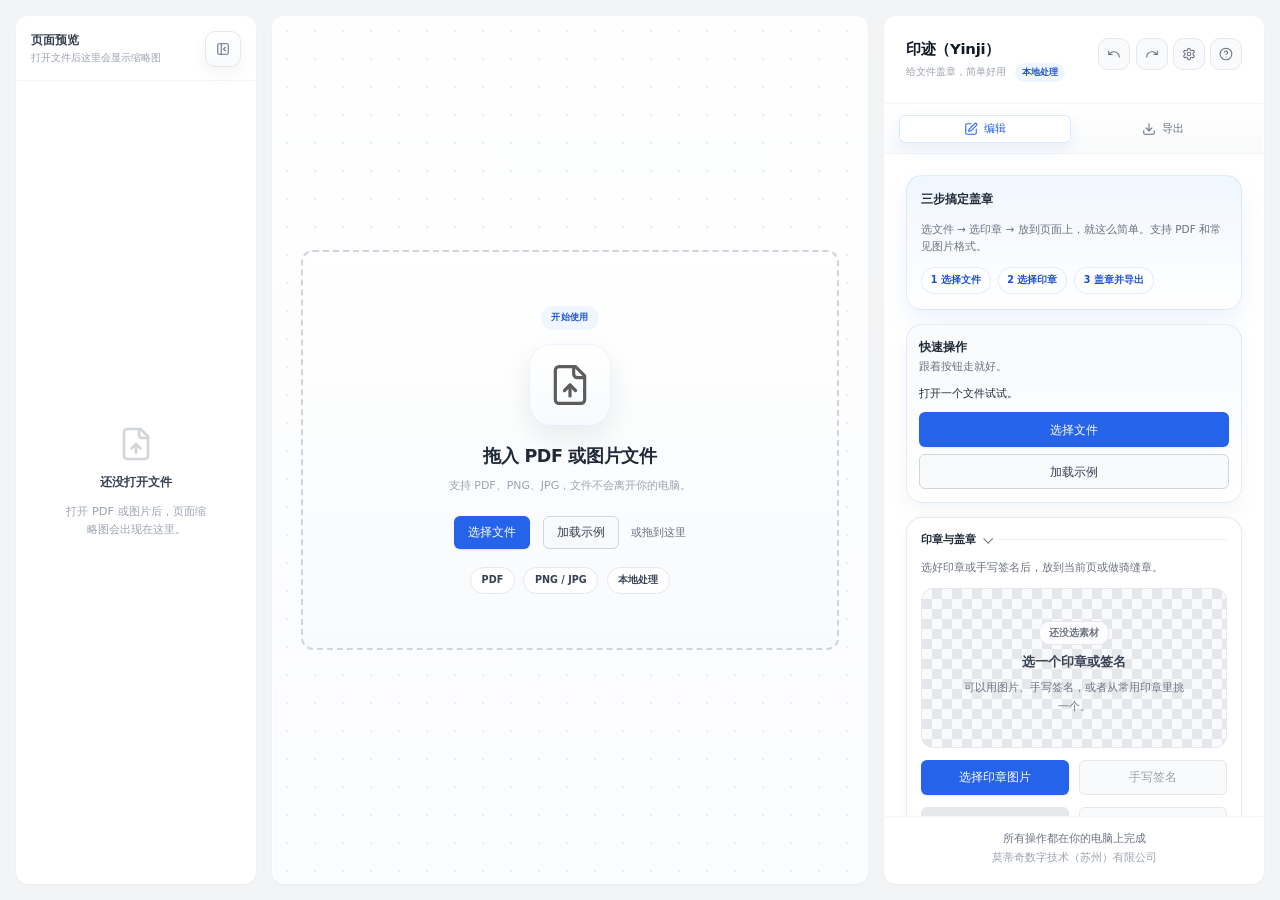
==== index.html @ 9c2e5f3f "Merge scan effect onto audit hardening baseline" ====
<!DOCTYPE html>
<html lang="zh-CN">
  <head>
    <meta charset="UTF-8" />
    <link rel="icon" type="image/svg+xml" href="public/favicon.svg" />
    <meta name="viewport" content="width=device-width, initial-scale=1.0" />
    <meta
      http-equiv="Content-Security-Policy"
      content="default-src 'self'; script-src 'self' 'unsafe-inline'; style-src 'self' 'unsafe-inline'; img-src 'self' data: blob:; font-src 'self' data:; connect-src 'self'; base-uri 'self'; form-action 'self'; object-src 'none'; frame-ancestors 'none'"
    />
    <title>印迹（Yinji）- 本地文件印章工具</title>
    <meta
      name="description"
      content="印迹（Yinji）- 本地文件印章工具，支持 PDF、PNG、JPG 盖章，支持普通印章、骑缝章和批量处理，所有操作均在本地完成。"
    />
    <meta
      name="keywords"
      content="印迹,Yinji,PDF印章,图片盖章,电子印章,骑缝章,本地工具,PDF处理,批量处理"
    />
    <link rel="stylesheet" href="src/style.css">
  </head>
  <body>
    <div id="app" class="sidebar-visible no-pdf-loaded">
      <aside class="sidebar" id="sidebar">
        <div class="sidebar-header">
          <div class="sidebar-heading">
            <h2 class="sidebar-title">页面预览</h2>
            <p class="sidebar-subtitle">打开文件后这里会显示缩略图</p>
          </div>
          <div class="sidebar-header-actions">
            <button id="batch-mode-btn" class="btn btn-sm btn-secondary batch-mode-btn" title="一次选择多页">选多页</button>
            <button id="sidebar-toggle" class="sidebar-toggle-btn" title="收起页面预览" aria-label="收起页面预览">
              <i data-lucide="panel-left-close" class="sidebar-toggle-icon" aria-hidden="true"></i>
            </button>
          </div>
        </div>
        <!-- 批量操作工具栏 -->
        <div class="batch-toolbar" id="batch-toolbar" style="display:none;">
          <div class="batch-info">
            <span id="selected-pages-list"></span>
            <span class="batch-count">已选 <span id="selected-count">0</span> 页</span>
          </div>
          <div class="batch-actions">
            <button class="btn btn-sm btn-secondary" id="select-all-pages-btn">全选</button>
            <button class="btn btn-sm btn-secondary" id="clear-selection-btn">清除选择</button>
            <button class="btn btn-sm btn-primary" id="batch-add-seal-btn">多页盖章</button>
            <button class="btn btn-sm btn-danger" id="batch-delete-stamps-btn">多页删章</button>
          </div>
        </div>
        <div class="thumbnail-container" id="thumbnail-container">
          <div class="empty-state">
            <i data-lucide="file-up" class="empty-state-icon" aria-hidden="true"></i>
            <h3>还没打开文件</h3>
            <p>打开 PDF 或图片后，页面缩略图会出现在这里。</p>
          </div>
        </div>
        <div class="sidebar-collapsed-panel" aria-hidden="true">
          <div class="collapsed-sidebar-pill">
            <span class="collapsed-sidebar-label">预览</span>
            <i data-lucide="file-text" class="collapsed-sidebar-icon" aria-hidden="true"></i>
            <strong id="collapsed-sidebar-primary">空闲</strong>
            <span id="collapsed-sidebar-secondary">还没打开文件</span>
          </div>
        </div>
      </aside>

      <main class="main-content-wrapper">
        <div class="main-content" id="main-content">
          <div id="drop-zone" class="drop-zone">
            <div class="drop-zone-prompt">
              <div class="drop-zone-eyebrow">开始使用</div>
              <div class="drop-zone-illustration">
                <i data-lucide="file-up" class="drop-zone-icon" aria-hidden="true"></i>
              </div>
              <h2>拖入 PDF 或图片文件</h2>
              <p class="drop-zone-subtitle">支持 PDF、PNG、JPG，文件不会离开你的电脑。</p>
              <div class="drop-zone-actions">
                <button class="btn btn-primary" id="upload-pdf-btn-main">选择文件</button>
                <button class="btn btn-secondary" id="load-sample-pdf-btn" data-load-sample-pdf>加载示例</button>
                <span>或拖到这里</span>
              </div>
              <div class="drop-zone-features">
                <span class="feature-chip">PDF</span>
                <span class="feature-chip">PNG / JPG</span>
                <span class="feature-chip">本地处理</span>
              </div>
              <input type="file" id="pdfInput" accept=".pdf,image/png,image/jpeg,.png,.jpg,.jpeg" hidden />
            </div>
          </div>
        </div>
        <div class="main-content-footer">
          <div class="page-navigator">
            <span id="page-indicator">第 - / - 页</span>
            <select id="page-selector" class="page-selector" title="快速跳转页面"></select>
          </div>
          <div class="zoom-controls" title="Ctrl 或 Command 加滚轮，可按鼠标位置缩放预览">
            <label for="zoom-slider">缩放:</label>
            <input type="range" id="zoom-slider" min="0.5" max="2" value="1" step="0.1" list="zoom-markers">
            <span id="zoom-value">100% (Fit-Width)</span>
          </div>
        </div>
      </main>

      <datalist id="zoom-markers">
        <option value="1" label="100%"></option>
      </datalist>

      <aside class="toolbar" id="toolbar">
        <div class="toolbar-header">
          <div class="toolbar-brand">
            <h1>印迹（Yinji）</h1>
            <div class="toolbar-brand-meta">
              <p>给文件盖章，简单好用</p>
              <span class="product-badge">本地处理</span>
            </div>
          </div>
          <div class="header-actions">
            <button id="undoBtn" class="icon-btn" title="撤销 (Ctrl+Z)" aria-label="撤销" disabled><i data-lucide="undo"></i></button>
            <button id="redoBtn" class="icon-btn" title="重做 (Ctrl+Y)" aria-label="重做" disabled><i data-lucide="redo"></i></button>
            <button id="settingsBtn" class="icon-btn" title="设置"><i data-lucide="settings"></i></button>
            <button id="helpBtn" class="icon-btn" title="键盘快捷键"><i data-lucide="help-circle"></i></button>
          </div>
        </div>

        <!-- Tab Navigation -->
        <div class="tab-navigation">
          <button class="tab-btn active" data-tab="edit"><i data-lucide="edit"></i> 编辑</button>
          <button class="tab-btn" data-tab="export"><i data-lucide="download"></i> 导出</button>
        </div>

        <!-- Tab Content -->
        <div class="tab-content-wrapper">
          <!-- Tab 1: 编辑 -->
          <div class="tab-panel active" id="tab-edit">
            <div class="toolbar-context-card">
              <div class="toolbar-context-title">三步搞定盖章</div>
              <p class="toolbar-context-copy">选文件 → 选印章 → 放到页面上，就这么简单。支持 PDF 和常见图片格式。</p>
              <div class="toolbar-context-steps">
                <span class="context-step">1 选择文件</span>
                <span class="context-step">2 选择印章</span>
                <span class="context-step">3 盖章并导出</span>
              </div>
            </div>
            <div class="toolbar-status-card">
              <div class="toolbar-status-header">
                <strong id="edit-status-file">还没打开文件</strong>
                <span id="edit-status-page">第 - / - 页</span>
              </div>
              <p class="toolbar-status-note" id="edit-status-summary">打开一个文件试试。</p>
            </div>
            <div class="workflow-card">
              <div class="workflow-card-header">
                <div>
                  <div class="workflow-card-title">快速操作</div>
                  <p class="workflow-card-copy">跟着按钮走就好。</p>
                </div>
              </div>
              <p class="workflow-next-step" id="edit-next-step">打开一个文件试试。</p>
              <div class="workflow-actions">
                <button type="button" class="btn btn-primary" id="guide-primary-btn">选择文件</button>
                <button type="button" class="btn btn-secondary" id="guide-secondary-btn" hidden>加载示例</button>
              </div>
              <p class="workflow-last-action" id="edit-last-action">操作结果会显示在这里。</p>
            </div>
            <div class="tool-section" data-section-key="edit-seal-source" data-section-default="open">
              <h3>印章与盖章</h3>
              <p class="tool-section-note">选好印章或手写签名后，放到当前页或做骑缝章。</p>
              <div class="seal-preview-container" id="seal-preview-trigger" role="button" tabindex="0" aria-label="选择印章图片">
                <img id="seal-preview" src="" alt="印章预览" class="seal-preview-image hidden">
                <div id="seal-placeholder" class="seal-preview-placeholder">
                  <span class="seal-placeholder-badge">还没选素材</span>
                  <strong>选一个印章或签名</strong>
                  <p>可以用图片、手写签名，或者从常用印章里挑一个。</p>
                </div>
                <div class="seal-preview-overlay" id="seal-preview-overlay" hidden>
                  <span class="seal-preview-overlay-text">点击更换印章</span>
                  <button class="seal-preview-icon-btn" id="clear-seal-btn" type="button" title="清除当前素材" aria-label="清除当前素材">
                    <i data-lucide="trash-2" aria-hidden="true"></i>
                  </button>
                </div>
              </div>
              <div class="button-group button-grid-2 button-grid-readable">
                <button class="btn btn-primary" id="upload-seal-btn">选择印章图片</button>
                <button class="btn btn-secondary" id="quick-signature-btn">手写签名</button>
              </div>
              <div class="button-group button-grid-2">
                <button id="addSeal" class="btn btn-primary">盖到当前页</button>
                <button id="addStraddle" class="btn btn-secondary">盖骑缝章</button>
              </div>
              <input type="file" id="sealInput" accept="image/*" hidden />
            </div>
            <div class="tool-section" data-section-key="edit-appearance" data-section-default="closed">
              <h3>更多工具</h3>
              <p class="tool-section-note">不常用的功能收在这里。</p>
              <div class="button-group button-grid-2">
                <button class="btn btn-tertiary" id="remove-bg-btn" title="去除图片白色背景，使其透明">去掉白底</button>
                <button class="btn btn-tertiary" id="save-seal-btn">存为常用</button>
              </div>
              <div class="rotation-controls">
                <label for="brightness-slider">亮度:</label>
                <input type="range" id="brightness-slider" min="0" max="200" value="100" step="1">
                <span id="brightness-value">100%</span>
              </div>
              <div class="rotation-controls">
                <label for="rotation-slider">旋转:</label>
                <input type="range" id="rotation-slider" min="-180" max="180" value="0" step="1">
                <input type="number" id="rotation-input" min="-180" max="180" value="0" class="rotation-input-box">
                <span>°</span>
              </div>
              <div class="button-group button-grid-3">
                <button class="btn btn-secondary" id="copy-stamp-btn" title="复制选中 (Ctrl+C)">复制</button>
                <button class="btn btn-secondary" id="paste-stamp-btn" title="粘贴 (Ctrl+V)">粘贴</button>
                <button class="btn btn-secondary" id="lock-stamp-btn" title="锁定/解锁 (Ctrl+L)">锁定</button>
              </div>
              <div class="button-group precision-toggle-row">
                <button type="button" class="btn btn-secondary btn-sm precision-toggle-btn" id="toggle-precision-controls" hidden>微调位置</button>
              </div>
              <div class="precision-panel" id="precision-controls" hidden>
                <div class="precision-panel-header">
                  <div class="precision-panel-copy">
                    <strong>微调位置和大小</strong>
                    <p id="edit-selection-chip">点一下页面上的印章，就能调位置。</p>
                  </div>
                  <button class="btn btn-secondary btn-sm" id="guideline-toggle-btn" title="拖动印章时显示并吸附到对齐辅助线">辅助线：开</button>
                </div>
                <span id="edit-guideline-chip" hidden>对齐辅助线：已开启</span>
                <div class="coord-controls" id="precision-coordinate-fields" hidden>
                  <div class="coord-field">
                    <label for="coord-x">X</label>
                    <input type="number" id="coord-x" class="coord-input" step="1" min="0" placeholder="0">
                  </div>
                  <div class="coord-field">
                    <label for="coord-y">Y</label>
                    <input type="number" id="coord-y" class="coord-input" step="1" min="0" placeholder="0">
                  </div>
                </div>
              </div>
            </div>
            <div class="tool-section" data-section-key="edit-library" data-section-default="closed">
              <h3>印章库</h3>
              <p class="tool-section-note">常用印章存在这里，下次直接用。</p>
              <div class="tool-chip-row">
                <span class="tool-chip" id="seal-library-count-chip">已保存 0 个印章</span>
              </div>
              <div id="seal-library-container" class="seal-library-container"></div>
            </div>
          </div>

          <!-- Tab 2: 导出 -->
          <div class="tab-panel" id="tab-export">
            <div class="toolbar-context-card toolbar-context-card-export">
              <div class="toolbar-context-title">盖好章就能下载</div>
              <p class="toolbar-context-copy">一般在「编辑」盖好章后回来下载。需要同时处理多份 PDF 时，切到批量处理。</p>
            </div>
            <div class="toolbar-status-card">
              <div class="toolbar-status-header">
                <strong id="export-status-file">还没打开文件</strong>
                <span id="export-status-summary">第 - / - 页</span>
              </div>
              <p class="toolbar-status-note" id="export-status-note">去「编辑」盖好章，再来这里下载。</p>
            </div>
            <div class="workflow-card">
              <div class="workflow-card-header">
                <div>
                  <div class="workflow-card-title">下载文件</div>
                  <p class="workflow-card-copy">盖好章就能下载。</p>
                </div>
              </div>
              <p class="workflow-next-step" id="export-next-step">去「编辑」盖好章后回来就好。</p>
              <p class="workflow-last-action" id="export-last-action">操作结果会显示在这里。</p>
            </div>
            <div class="export-mode-switch" role="tablist" aria-label="导出方式">
              <button type="button" class="export-mode-btn active" id="export-mode-single-btn" data-export-mode="single" aria-selected="true">单份文件</button>
              <button type="button" class="export-mode-btn" id="export-mode-batch-btn" data-export-mode="batch" aria-selected="false">批量处理</button>
            </div>
            <div class="export-mode-panel" data-export-mode-panel="single">
              <div class="tool-section" data-pdf-dependent="true" data-section-key="export-current" data-section-default="open">
                <h3>下载整份文件</h3>
                <p class="tool-section-note">下载盖好章的文件。如果是图片来源，还能导出 PNG。</p>
                <div class="button-group button-grid-2">
                  <button id="exportPDF" class="btn btn-primary btn-export">下载 PDF</button>
                  <button id="exportImage" class="btn btn-secondary btn-export" hidden>下载 PNG 图片</button>
                </div>
              </div>
              <div class="tool-section" data-pdf-dependent="true" data-section-key="export-pages" data-section-default="closed">
                <h3>按页面下载</h3>
                <p class="tool-section-note">只需要几页时用这个。不选页面就下载全部。</p>
                <div class="button-group button-grid-compact">
                  <button class="btn btn-secondary" id="export-selected-btn" title="下载选中的页面">下载选中页</button>
                  <button class="btn btn-secondary" id="export-all-btn" title="下载全部页面">下载全部页</button>
                  <button class="btn btn-tertiary" id="export-split-btn" title="每页独立下载为单个文件">逐页下载</button>
                </div>
                <p id="export-hint" class="export-hint"></p>
              </div>
              <div class="tool-section" data-pdf-dependent="true" data-section-key="export-scan" data-section-default="closed">
                <h3>导出为扫描件</h3>
                <p class="tool-section-note">让文件看起来像打印后扫描的。会连印章一起处理。</p>
                <div class="scan-preset-row">
                  <button type="button" class="btn btn-sm btn-secondary" data-scan-preset="light">轻度做旧</button>
                  <button type="button" class="btn btn-sm btn-secondary" data-scan-preset="standard">标准扫描</button>
                  <button type="button" class="btn btn-sm btn-secondary" data-scan-preset="mono">黑白复印</button>
                </div>
                <label class="scan-toggle-row">
                  <input type="checkbox" id="scan-preview-toggle">
                  <span>实时预览当前页</span>
                </label>
                <p class="scan-hint">预览与导出同分辨率、同格式，所见即所得；分辨率调高时预览会变慢，调到最高档会自动暂停预览（导出不受影响）。</p>
                <p class="scan-hint" id="scan-preview-paused-hint" aria-live="polite" hidden>最高分辨率下预览已暂停，导出不受影响。</p>
                <div class="scan-field">
                  <label for="scan-noise">噪点</label>
                  <input type="range" id="scan-noise" min="0" max="1" step="0.01">
                  <span class="scan-value" id="scan-noise-value">0.25</span>
                </div>
                <div class="scan-field">
                  <label for="scan-rotate-var">歪斜抖动</label>
                  <input type="range" id="scan-rotate-var" min="0" max="10" step="0.1">
                  <span class="scan-value" id="scan-rotate-var-value">0.5</span>
                </div>
                <div class="scan-field">
                  <label for="scan-yellowish">泛黄</label>
                  <input type="range" id="scan-yellowish" min="0" max="2" step="0.01">
                  <span class="scan-value" id="scan-yellowish-value">0</span>
                </div>
                <div class="scan-field">
                  <label for="scan-contrast">对比度</label>
                  <input type="range" id="scan-contrast" min="0" max="2" step="0.01">
                  <span class="scan-value" id="scan-contrast-value">1</span>
                </div>
                <label class="scan-toggle-row">
                  <input type="checkbox" id="scan-border">
                  <span>加黑边框</span>
                </label>
                <details class="scan-more">
                  <summary>更多参数</summary>
                  <div class="scan-field">
                    <label for="scan-blur">模糊</label>
                    <input type="range" id="scan-blur" min="0" max="1" step="0.01">
                    <span class="scan-value" id="scan-blur-value">0.5</span>
                  </div>
                  <div class="scan-field">
                    <label for="scan-brightness">亮度</label>
                    <input type="range" id="scan-brightness" min="0" max="2" step="0.01">
                    <span class="scan-value" id="scan-brightness-value">1</span>
                  </div>
                  <div class="scan-field">
                    <label for="scan-rotate">歪斜基准</label>
                    <input type="range" id="scan-rotate" min="-10" max="10" step="0.1">
                    <span class="scan-value" id="scan-rotate-value">1</span>
                  </div>
                  <div class="scan-field">
                    <label for="scan-scale">分辨率</label>
                    <input type="range" id="scan-scale" min="1" max="3" step="0.5">
                    <span class="scan-value" id="scan-scale-value">144 DPI</span>
                  </div>
                  <label class="scan-toggle-row">
                    <input type="checkbox" id="scan-gray" checked>
                    <span>黑白(灰度)</span>
                  </label>
                </details>
                <details class="scan-more">
                  <summary>水印</summary>
                  <label class="scan-toggle-row">
                    <input type="checkbox" id="scan-watermark-enabled">
                    <span>加水印</span>
                  </label>
                  <div class="scan-field">
                    <label for="scan-watermark-text">文字</label>
                    <input type="text" id="scan-watermark-text" class="scan-text-input" placeholder="机密" maxlength="100">
                  </div>
                  <div class="scan-field">
                    <label for="scan-watermark-opacity">透明度</label>
                    <input type="range" id="scan-watermark-opacity" min="0" max="1" step="0.01">
                    <span class="scan-value" id="scan-watermark-opacity-value">0.25</span>
                  </div>
                  <div class="scan-field">
                    <label for="scan-watermark-size">字号</label>
                    <input type="range" id="scan-watermark-size" min="8" max="200" step="1">
                    <span class="scan-value" id="scan-watermark-size-value">48</span>
                  </div>
                  <label class="scan-toggle-row">
                    <input type="checkbox" id="scan-watermark-repeat" checked>
                    <span>平铺整页</span>
                  </label>
                </details>
                <details class="scan-more">
                  <summary>PDF 信息</summary>
                  <label class="scan-toggle-row">
                    <input type="checkbox" id="scan-meta-enabled">
                    <span>写入自定义信息</span>
                  </label>
                  <div class="scan-field">
                    <label for="scan-meta-title">标题</label>
                    <input type="text" id="scan-meta-title" class="scan-text-input" maxlength="200">
                  </div>
                  <div class="scan-field">
                    <label for="scan-meta-author">作者</label>
                    <input type="text" id="scan-meta-author" class="scan-text-input" maxlength="200">
                  </div>
                  <label class="scan-toggle-row">
                    <input type="checkbox" id="scan-meta-scanner">
                    <span>伪装成扫描仪产出</span>
                  </label>
                </details>
                <div class="button-group">
                  <button id="export-scan-btn" class="btn btn-primary btn-export">导出为扫描件</button>
                </div>
                <p class="scan-hint">扫描件是图片版 PDF：文字不可选、体积会变大，这是「像扫描」的正常结果。</p>
              </div>
            </div>
            <div class="export-mode-panel" data-export-mode-panel="batch" hidden>
              <div class="tool-section" data-section-key="export-batch" data-section-default="open">
                <h3>批量处理多份 PDF</h3>
                <div class="section-meta-line">
                  <p class="tool-section-note">一口气给多份 PDF 盖同样的章。</p>
                  <span class="section-counter" id="batch-file-count">0 个文件</span>
                </div>
                <div class="button-group">
                  <button class="btn btn-secondary" id="upload-batch-btn">添加多个 PDF</button>
                  <input type="file" id="batchInput" accept=".pdf" multiple hidden />
                </div>
                <div id="batch-file-list" class="batch-file-list"></div>
                <div class="button-group button-grid-compact button-grid-compact-2">
                  <button id="processBatch" class="btn btn-primary">开始批量处理</button>
                  <button id="clearBatch" class="btn btn-danger">清空队列</button>
                </div>
              </div>
            </div>
          </div>
        </div>

        <div class="toolbar-footer">
          <p>所有操作都在你的电脑上完成</p>
          <a href="https://www.modiqi.com" target="_blank" rel="noopener noreferrer">莫蒂奇数字技术（苏州）有限公司</a>
        </div>
      </aside>
    </div>

    <script
      type="module"
      src="vendor/pdf.min.mjs"
    ></script>
    <script
      src="vendor/fabric.min.js"
    ></script>
    <script
      src="vendor/pdf-lib.min.js"
    ></script>
    <script
      src="vendor/lucide.min.js"
    ></script>
    <script type="module" src="src/utils/validators.js"></script>
    <script type="module" src="src/ui/notifications.js"></script>
    <script type="module" src="src/ui/loading.js"></script>
    <script type="module" src="src/core/state.js"></script>
    <script type="module" src="src/core/history.js"></script>
    <script type="module" src="src/core/seal-library.js"></script>
    <script type="module" src="src/core/batch-processing.js"></script>
    <script type="module" src="src/core/settings.js"></script>
    <script type="module" src="src/main.js"></script>

    <!-- 签名模态框 -->
    <div id="signature-modal" class="modal hidden">
      <div class="modal-content">
        <div class="modal-header">
          <h3>手写签名</h3>
          <button class="modal-close">&times;</button>
        </div>
        <div class="modal-body">
          <canvas id="signature-canvas" width="600" height="300"></canvas>
          <p class="modal-hint">在上面空白处写你的签名</p>
        </div>
        <div class="modal-footer">
          <button id="clear-signature-btn" class="btn btn-secondary">重写</button>
          <button id="confirm-signature-btn" class="btn btn-primary">插入到当前页</button>
        </div>
      </div>
    </div>

    <!-- 右键菜单 -->
    <div id="context-menu" class="context-menu hidden">
      <div class="context-menu-item" data-action="delete">
        <i data-lucide="trash-2"></i>
        <span>删除</span>
        <span class="context-menu-shortcut">Del</span>
      </div>
      <div class="context-menu-item" data-action="copy">
        <i data-lucide="copy"></i>
        <span>复制</span>
        <span class="context-menu-shortcut">Ctrl+C</span>
      </div>
      <div class="context-menu-item" data-action="paste">
        <i data-lucide="clipboard"></i>
        <span>粘贴</span>
        <span class="context-menu-shortcut">Ctrl+V</span>
      </div>
      <div class="context-menu-item" data-action="toggle-lock">
        <i data-lucide="lock"></i>
        <span>锁定/解锁</span>
        <span class="context-menu-shortcut">Ctrl+L</span>
      </div>
      <div class="context-menu-divider"></div>
      <div class="context-menu-item" data-action="undo">
        <i data-lucide="undo"></i>
        <span>撤销</span>
        <span class="context-menu-shortcut">Ctrl+Z</span>
      </div>
      <div class="context-menu-item" data-action="redo">
        <i data-lucide="redo"></i>
        <span>重做</span>
        <span class="context-menu-shortcut">Ctrl+Y</span>
      </div>
    </div>

    <script>
      // 初始化 Lucide 图标
      if (document.readyState === 'loading') {
        document.addEventListener('DOMContentLoaded', () => lucide.createIcons());
      } else {
        lucide.createIcons();
      }
    </script>
  </body>
</html>
---- src/style.css ----
@import "./styles/base.css";
@import "./styles/sidebar.css";
@import "./styles/workspace.css";
@import "./styles/toolbar.css";
@import "./styles/overlays.css";
@import "./styles/responsive.css";
@import "./styles/scan.css";
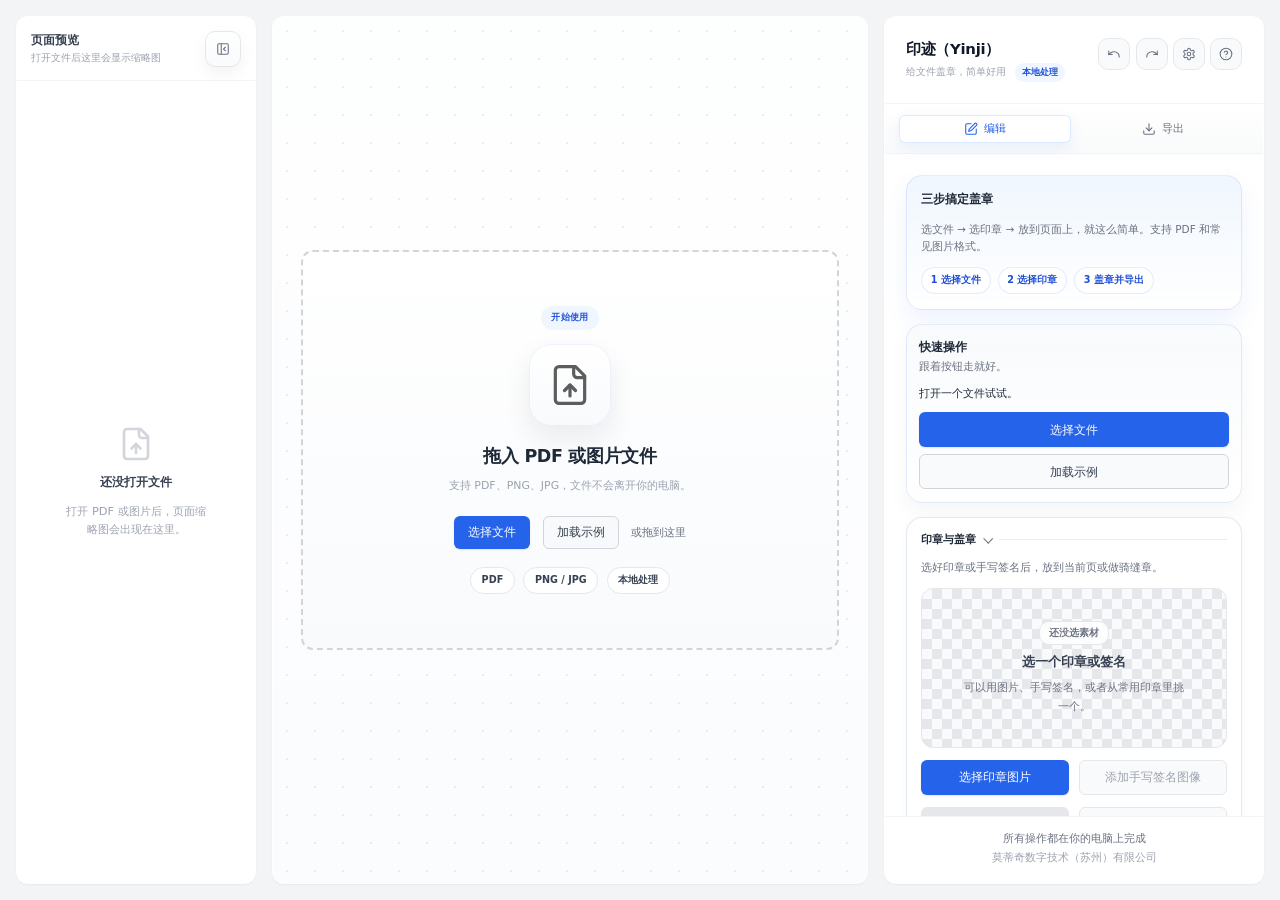
==== commit 778f54e2: "fix: make scan provenance and signature claims truthful" ====
--- a/index.html
+++ b/index.html
@@ -15,7 +15,7 @@
     />
     <meta
       name="keywords"
-      content="印迹,Yinji,PDF印章,图片盖章,电子印章,骑缝章,本地工具,PDF处理,批量处理"
+      content="印迹,Yinji,PDF视觉盖章,图片盖章,骑缝章,本地工具,PDF处理,批量处理"
     />
     <link rel="stylesheet" href="src/style.css">
   </head>
@@ -181,7 +181,7 @@
               </div>
               <div class="button-group button-grid-2 button-grid-readable">
                 <button class="btn btn-primary" id="upload-seal-btn">选择印章图片</button>
-                <button class="btn btn-secondary" id="quick-signature-btn">手写签名</button>
+                <button class="btn btn-secondary" id="quick-signature-btn">添加手写签名图像</button>
               </div>
               <div class="button-group button-grid-2">
                 <button id="addSeal" class="btn btn-primary">盖到当前页</button>
@@ -396,15 +396,23 @@
                     <label for="scan-meta-author">作者</label>
                     <input type="text" id="scan-meta-author" class="scan-text-input" maxlength="200">
                   </div>
+                  <div class="scan-field">
+                    <label for="scan-meta-subject">主题</label>
+                    <input type="text" id="scan-meta-subject" class="scan-text-input" maxlength="200">
+                  </div>
+                  <div class="scan-field">
+                    <label for="scan-meta-keywords">关键词</label>
+                    <input type="text" id="scan-meta-keywords" class="scan-text-input" maxlength="200" placeholder="用空格或逗号分隔">
+                  </div>
                   <label class="scan-toggle-row">
-                    <input type="checkbox" id="scan-meta-scanner">
-                    <span>伪装成扫描仪产出</span>
+                    <input type="checkbox" id="scan-meta-processor" checked>
+                    <span>标记由印迹生成</span>
                   </label>
                 </details>
                 <div class="button-group">
                   <button id="export-scan-btn" class="btn btn-primary btn-export">导出为扫描件</button>
                 </div>
-                <p class="scan-hint">扫描件是图片版 PDF：文字不可选、体积会变大，这是「像扫描」的正常结果。</p>
+                <p class="scan-hint">扫描件是视觉模拟的图片版 PDF：文字不可选、体积会变大，也不代表由真实扫描设备生成。</p>
               </div>
             </div>
             <div class="export-mode-panel" data-export-mode-panel="batch" hidden>
@@ -462,12 +470,12 @@
     <div id="signature-modal" class="modal hidden">
       <div class="modal-content">
         <div class="modal-header">
-          <h3>手写签名</h3>
+                  <h3>手写签名图像</h3>
           <button class="modal-close">&times;</button>
         </div>
         <div class="modal-body">
           <canvas id="signature-canvas" width="600" height="300"></canvas>
-          <p class="modal-hint">在上面空白处写你的签名</p>
+          <p class="modal-hint">在上方书写后会作为图像放入页面；这不是数字证书签名，也不提供身份验证或防篡改能力。</p>
         </div>
         <div class="modal-footer">
           <button id="clear-signature-btn" class="btn btn-secondary">重写</button>
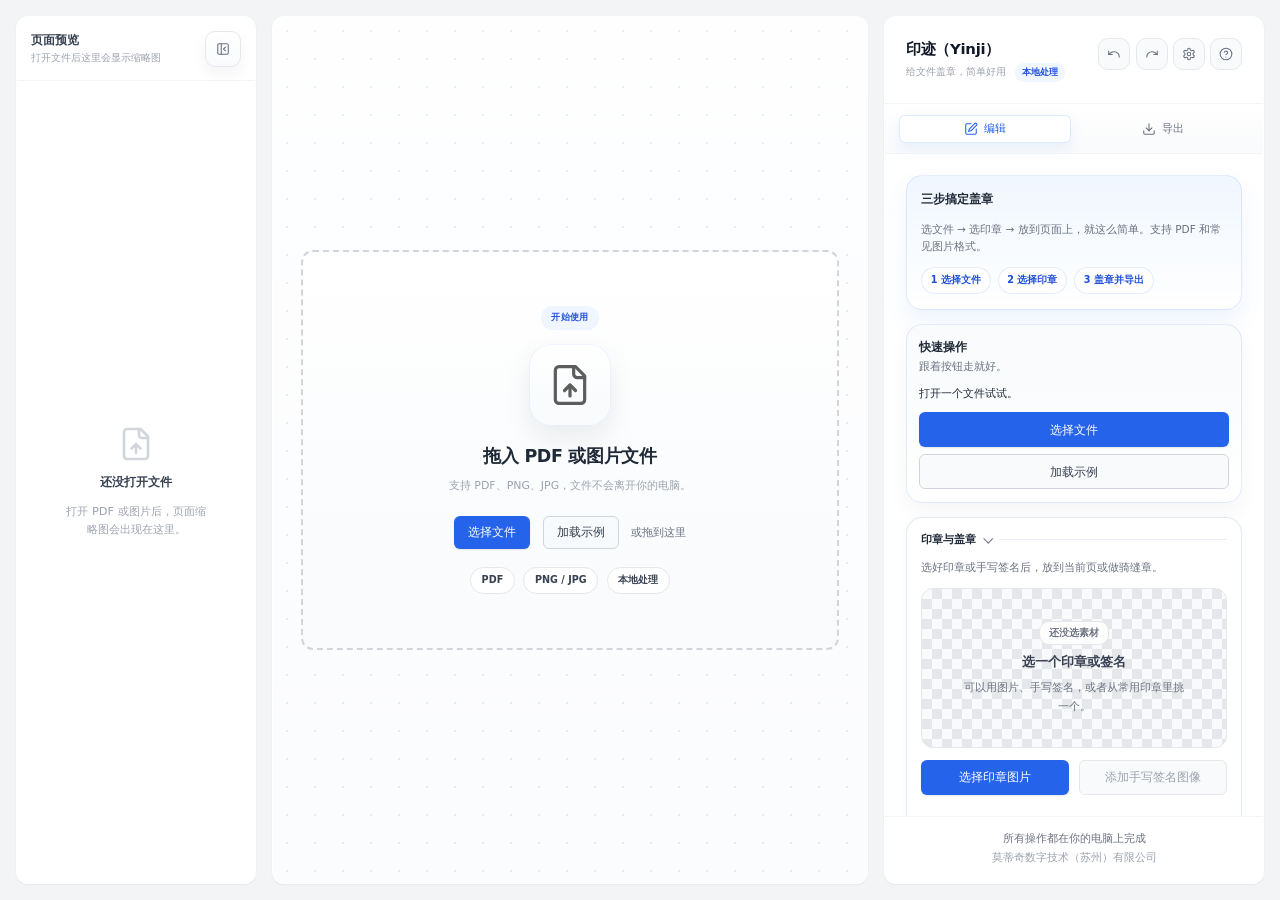
==== commit bf9fae98: "feat: harden seal workflows and add evidence exports" ====
--- a/index.html
+++ b/index.html
@@ -183,6 +183,10 @@
                 <button class="btn btn-primary" id="upload-seal-btn">选择印章图片</button>
                 <button class="btn btn-secondary" id="quick-signature-btn">添加手写签名图像</button>
               </div>
+              <label class="inline-check seal-auto-background">
+                <input type="checkbox" id="auto-remove-bg" checked>
+                <span>选图后自动去除边缘白底</span>
+              </label>
               <div class="button-group button-grid-2">
                 <button id="addSeal" class="btn btn-primary">盖到当前页</button>
                 <button id="addStraddle" class="btn btn-secondary">盖骑缝章</button>
@@ -243,14 +247,19 @@
                 <span class="tool-chip" id="seal-library-count-chip">已保存 0 个印章</span>
               </div>
               <div id="seal-library-container" class="seal-library-container"></div>
+              <div class="button-group button-grid-2">
+                <button type="button" class="btn btn-tertiary" id="export-seal-vault">加密备份</button>
+                <button type="button" class="btn btn-tertiary" id="import-seal-vault">恢复加密备份</button>
+                <input type="file" id="seal-vault-input" accept="application/json,.json" hidden>
+              </div>
             </div>
           </div>
 
           <!-- Tab 2: 导出 -->
           <div class="tab-panel" id="tab-export">
             <div class="toolbar-context-card toolbar-context-card-export">
-              <div class="toolbar-context-title">盖好章就能下载</div>
-              <p class="toolbar-context-copy">一般在「编辑」盖好章后回来下载。需要同时处理多份 PDF 时，切到批量处理。</p>
+              <div class="toolbar-context-title">选择你要的输出方式</div>
+              <p class="toolbar-context-copy">直接下载、生成扫描件或批量处理，三种方式都在这里。</p>
             </div>
             <div class="toolbar-status-card">
               <div class="toolbar-status-header">
@@ -270,7 +279,8 @@
               <p class="workflow-last-action" id="export-last-action">操作结果会显示在这里。</p>
             </div>
             <div class="export-mode-switch" role="tablist" aria-label="导出方式">
-              <button type="button" class="export-mode-btn active" id="export-mode-single-btn" data-export-mode="single" aria-selected="true">单份文件</button>
+              <button type="button" class="export-mode-btn active" id="export-mode-single-btn" data-export-mode="single" aria-selected="true">普通导出</button>
+              <button type="button" class="export-mode-btn" id="export-mode-scan-btn" data-export-mode="scan" aria-selected="false">扫描件</button>
               <button type="button" class="export-mode-btn" id="export-mode-batch-btn" data-export-mode="batch" aria-selected="false">批量处理</button>
             </div>
             <div class="export-mode-panel" data-export-mode-panel="single">
@@ -292,9 +302,11 @@
                 </div>
                 <p id="export-hint" class="export-hint"></p>
               </div>
-              <div class="tool-section" data-pdf-dependent="true" data-section-key="export-scan" data-section-default="closed">
-                <h3>导出为扫描件</h3>
-                <p class="tool-section-note">让文件看起来像打印后扫描的。会连印章一起处理。</p>
+            </div>
+            <div class="export-mode-panel" data-export-mode-panel="scan" hidden>
+              <div class="tool-section scan-primary-section" data-pdf-dependent="true">
+                <h3>生成扫描件</h3>
+                <p class="tool-section-note">选择一种效果，预览满意后导出。印章会一起处理。</p>
                 <div class="scan-preset-row">
                   <button type="button" class="btn btn-sm btn-secondary" data-scan-preset="light">轻度做旧</button>
                   <button type="button" class="btn btn-sm btn-secondary" data-scan-preset="standard">标准扫描</button>
@@ -377,6 +389,15 @@
                     <input type="range" id="scan-watermark-size" min="8" max="200" step="1">
                     <span class="scan-value" id="scan-watermark-size-value">48</span>
                   </div>
+                  <div class="scan-field">
+                    <label for="scan-watermark-angle">角度</label>
+                    <input type="range" id="scan-watermark-angle" min="-90" max="90" step="1">
+                    <span class="scan-value" id="scan-watermark-angle-value">-30°</span>
+                  </div>
+                  <div class="scan-field">
+                    <label for="scan-watermark-color">颜色</label>
+                    <input type="color" id="scan-watermark-color" value="#666666" aria-label="水印颜色">
+                  </div>
                   <label class="scan-toggle-row">
                     <input type="checkbox" id="scan-watermark-repeat" checked>
                     <span>平铺整页</span>
@@ -410,7 +431,7 @@
                   </label>
                 </details>
                 <div class="button-group">
-                  <button id="export-scan-btn" class="btn btn-primary btn-export">导出为扫描件</button>
+                  <button id="export-scan-btn" class="btn btn-primary btn-export">生成并下载扫描件</button>
                 </div>
                 <p class="scan-hint">扫描件是视觉模拟的图片版 PDF：文字不可选、体积会变大，也不代表由真实扫描设备生成。</p>
               </div>
@@ -427,10 +448,38 @@
                   <input type="file" id="batchInput" accept=".pdf" multiple hidden />
                 </div>
                 <div id="batch-file-list" class="batch-file-list"></div>
+                <div class="batch-template-grid" aria-label="批量盖章模板">
+                  <label>页码范围
+                    <input id="batch-template-pages" type="text" value="all" placeholder="all、1,3-5,last">
+                  </label>
+                  <label>位置
+                    <select id="batch-template-anchor">
+                      <option value="center">页面居中</option>
+                      <option value="top-left">左上</option>
+                      <option value="top-right">右上</option>
+                      <option value="bottom-left">左下</option>
+                      <option value="bottom-right">右下</option>
+                    </select>
+                  </label>
+                  <label>水平偏移
+                    <input id="batch-template-offset-x" type="number" value="0" min="-2000" max="2000">
+                  </label>
+                  <label>垂直偏移
+                    <input id="batch-template-offset-y" type="number" value="0" min="-2000" max="2000">
+                  </label>
+                  <label>印章宽度（页面 %）
+                    <input id="batch-template-size" type="number" value="" min="5" max="100" placeholder="沿用当前设置">
+                  </label>
+                  <label>不透明度（%）
+                    <input id="batch-template-opacity" type="number" value="" min="5" max="100" placeholder="沿用当前设置">
+                  </label>
+                </div>
                 <div class="button-group button-grid-compact button-grid-compact-2">
-                  <button id="processBatch" class="btn btn-primary">开始批量处理</button>
+                  <button id="processBatch" class="btn btn-primary">批量盖章</button>
+                  <button id="processBatchScan" class="btn btn-secondary">批量盖章并转扫描件</button>
                   <button id="clearBatch" class="btn btn-danger">清空队列</button>
                 </div>
+                <p class="scan-hint">“盖章并转扫描件”使用「扫描件」页签里的效果、水印和 PDF 信息设置；可在处理中取消。</p>
               </div>
             </div>
           </div>
--- a/src/style.css
+++ b/src/style.css
@@ -5,3 +5,4 @@
 @import "./styles/overlays.css";
 @import "./styles/responsive.css";
 @import "./styles/scan.css";
+@import "./styles/evidence.css";
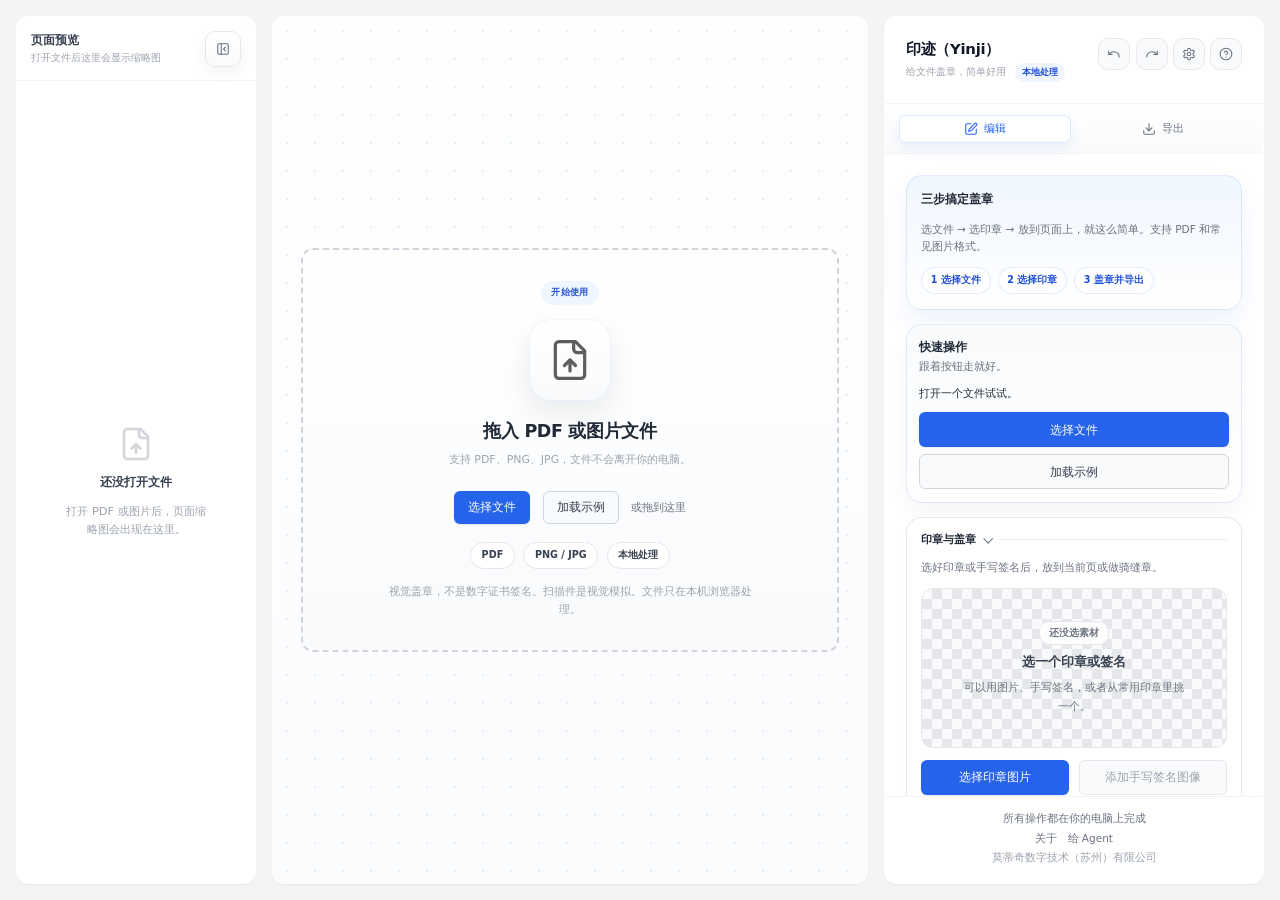
==== commit 3065867e: "feat: 1.3.0 MIT、官方子域名与可部署静态面 源码按所有者决定使用 MIT；官方入口为 yinji.modiqi.com，不公开免费分发。 补 SEO/GEO 页、手机横向缩略图与预览降分" ====
--- a/index.html
+++ b/index.html
@@ -8,15 +8,36 @@
       http-equiv="Content-Security-Policy"
       content="default-src 'self'; script-src 'self' 'unsafe-inline'; style-src 'self' 'unsafe-inline'; img-src 'self' data: blob:; font-src 'self' data:; connect-src 'self'; base-uri 'self'; form-action 'self'; object-src 'none'; frame-ancestors 'none'"
     />
-    <title>印迹（Yinji）- 本地文件印章工具</title>
+    <title>印迹 Yinji｜本地视觉盖章 - 莫蒂奇</title>
     <meta
       name="description"
-      content="印迹（Yinji）- 本地文件印章工具，支持 PDF、PNG、JPG 盖章，支持普通印章、骑缝章和批量处理，所有操作均在本地完成。"
+      content="印迹（Yinji）是莫蒂奇的本地视觉盖章工具。在浏览器里给 PDF 和图片盖普通章、骑缝章；不是数字证书签名，文件不上传处理。"
     />
+    <meta name="keywords" content="印迹, 视觉盖章, 骑缝章" />
+    <link rel="canonical" href="https://yinji.modiqi.com/" />
+    <link rel="alternate" hreflang="zh-CN" href="https://yinji.modiqi.com/" />
+    <link rel="alternate" hreflang="x-default" href="https://yinji.modiqi.com/" />
+    <meta property="og:type" content="website" />
+    <meta property="og:locale" content="zh_CN" />
+    <meta property="og:site_name" content="印迹 Yinji" />
+    <meta property="og:title" content="印迹 Yinji｜本地视觉盖章 - 莫蒂奇" />
     <meta
-      name="keywords"
-      content="印迹,Yinji,PDF视觉盖章,图片盖章,骑缝章,本地工具,PDF处理,批量处理"
+      property="og:description"
+      content="本地视觉盖章，不是数字证书签名。扫描件为视觉模拟。文件在浏览器本地处理。"
     />
+    <meta property="og:url" content="https://yinji.modiqi.com/" />
+    <meta property="og:image" content="https://yinji.modiqi.com/public/og.png" />
+    <meta property="og:image:type" content="image/png" />
+    <meta property="og:image:width" content="1200" />
+    <meta property="og:image:height" content="630" />
+    <meta property="og:image:alt" content="印迹 Yinji 本地视觉盖章" />
+    <meta name="twitter:card" content="summary_large_image" />
+    <meta name="twitter:title" content="印迹 Yinji｜本地视觉盖章 - 莫蒂奇" />
+    <meta
+      name="twitter:description"
+      content="本地视觉盖章，不是数字证书签名。扫描件为视觉模拟。文件在浏览器本地处理。"
+    />
+    <meta name="twitter:image" content="https://yinji.modiqi.com/public/og.png" />
     <link rel="stylesheet" href="src/style.css">
   </head>
   <body>
@@ -84,6 +105,7 @@
                 <span class="feature-chip">PNG / JPG</span>
                 <span class="feature-chip">本地处理</span>
               </div>
+              <p class="drop-zone-boundary">视觉盖章，不是数字证书签名。扫描件是视觉模拟。文件只在本机浏览器处理。</p>
               <input type="file" id="pdfInput" accept=".pdf,image/png,image/jpeg,.png,.jpg,.jpeg" hidden />
             </div>
           </div>
@@ -185,23 +207,23 @@
               </div>
               <label class="inline-check seal-auto-background">
                 <input type="checkbox" id="auto-remove-bg" checked>
-                <span>选图后自动去除边缘白底</span>
+                <span>选图后自动去除纸张底色</span>
               </label>
               <div class="button-group button-grid-2">
                 <button id="addSeal" class="btn btn-primary">盖到当前页</button>
                 <button id="addStraddle" class="btn btn-secondary">盖骑缝章</button>
               </div>
-              <input type="file" id="sealInput" accept="image/*" hidden />
+              <input type="file" id="sealInput" accept="image/png,image/jpeg,image/gif,image/webp,.png,.jpg,.jpeg,.gif,.webp" hidden />
             </div>
             <div class="tool-section" data-section-key="edit-appearance" data-section-default="closed">
               <h3>更多工具</h3>
               <p class="tool-section-note">不常用的功能收在这里。</p>
               <div class="button-group button-grid-2">
-                <button class="btn btn-tertiary" id="remove-bg-btn" title="去除图片白色背景，使其透明">去掉白底</button>
+                <button class="btn btn-tertiary" id="remove-bg-btn" title="识别白色、米白或浅灰纸张底色并柔化边缘">去掉底色</button>
                 <button class="btn btn-tertiary" id="save-seal-btn">存为常用</button>
               </div>
               <div class="rotation-controls">
-                <label for="brightness-slider">亮度:</label>
+                <label for="brightness-slider" title="0 最浅，100 原色，200 最深">深浅:</label>
                 <input type="range" id="brightness-slider" min="0" max="200" value="100" step="1">
                 <span id="brightness-value">100%</span>
               </div>
@@ -242,7 +264,12 @@
             </div>
             <div class="tool-section" data-section-key="edit-library" data-section-default="closed">
               <h3>印章库</h3>
-              <p class="tool-section-note">常用印章存在这里，下次直接用。</p>
+              <p class="tool-section-note">默认只保留到当前浏览器会话结束；长期保存请使用加密备份。</p>
+              <div class="legacy-library-warning" id="legacy-seal-library-warning" hidden>
+                <strong>发现旧版明文印章库</strong>
+                <span>已复制到当前会话。确认加密备份后，可清除旧数据。</span>
+                <button type="button" class="btn btn-danger btn-sm" id="clear-legacy-seal-library">清除旧数据</button>
+              </div>
               <div class="tool-chip-row">
                 <span class="tool-chip" id="seal-library-count-chip">已保存 0 个印章</span>
               </div>
@@ -487,6 +514,10 @@
 
         <div class="toolbar-footer">
           <p>所有操作都在你的电脑上完成</p>
+          <nav class="toolbar-footer-links" aria-label="站点信息">
+            <a href="/about/">关于</a>
+            <a href="/for-agents/">给 Agent</a>
+          </nav>
           <a href="https://www.modiqi.com" target="_blank" rel="noopener noreferrer">莫蒂奇数字技术（苏州）有限公司</a>
         </div>
       </aside>
